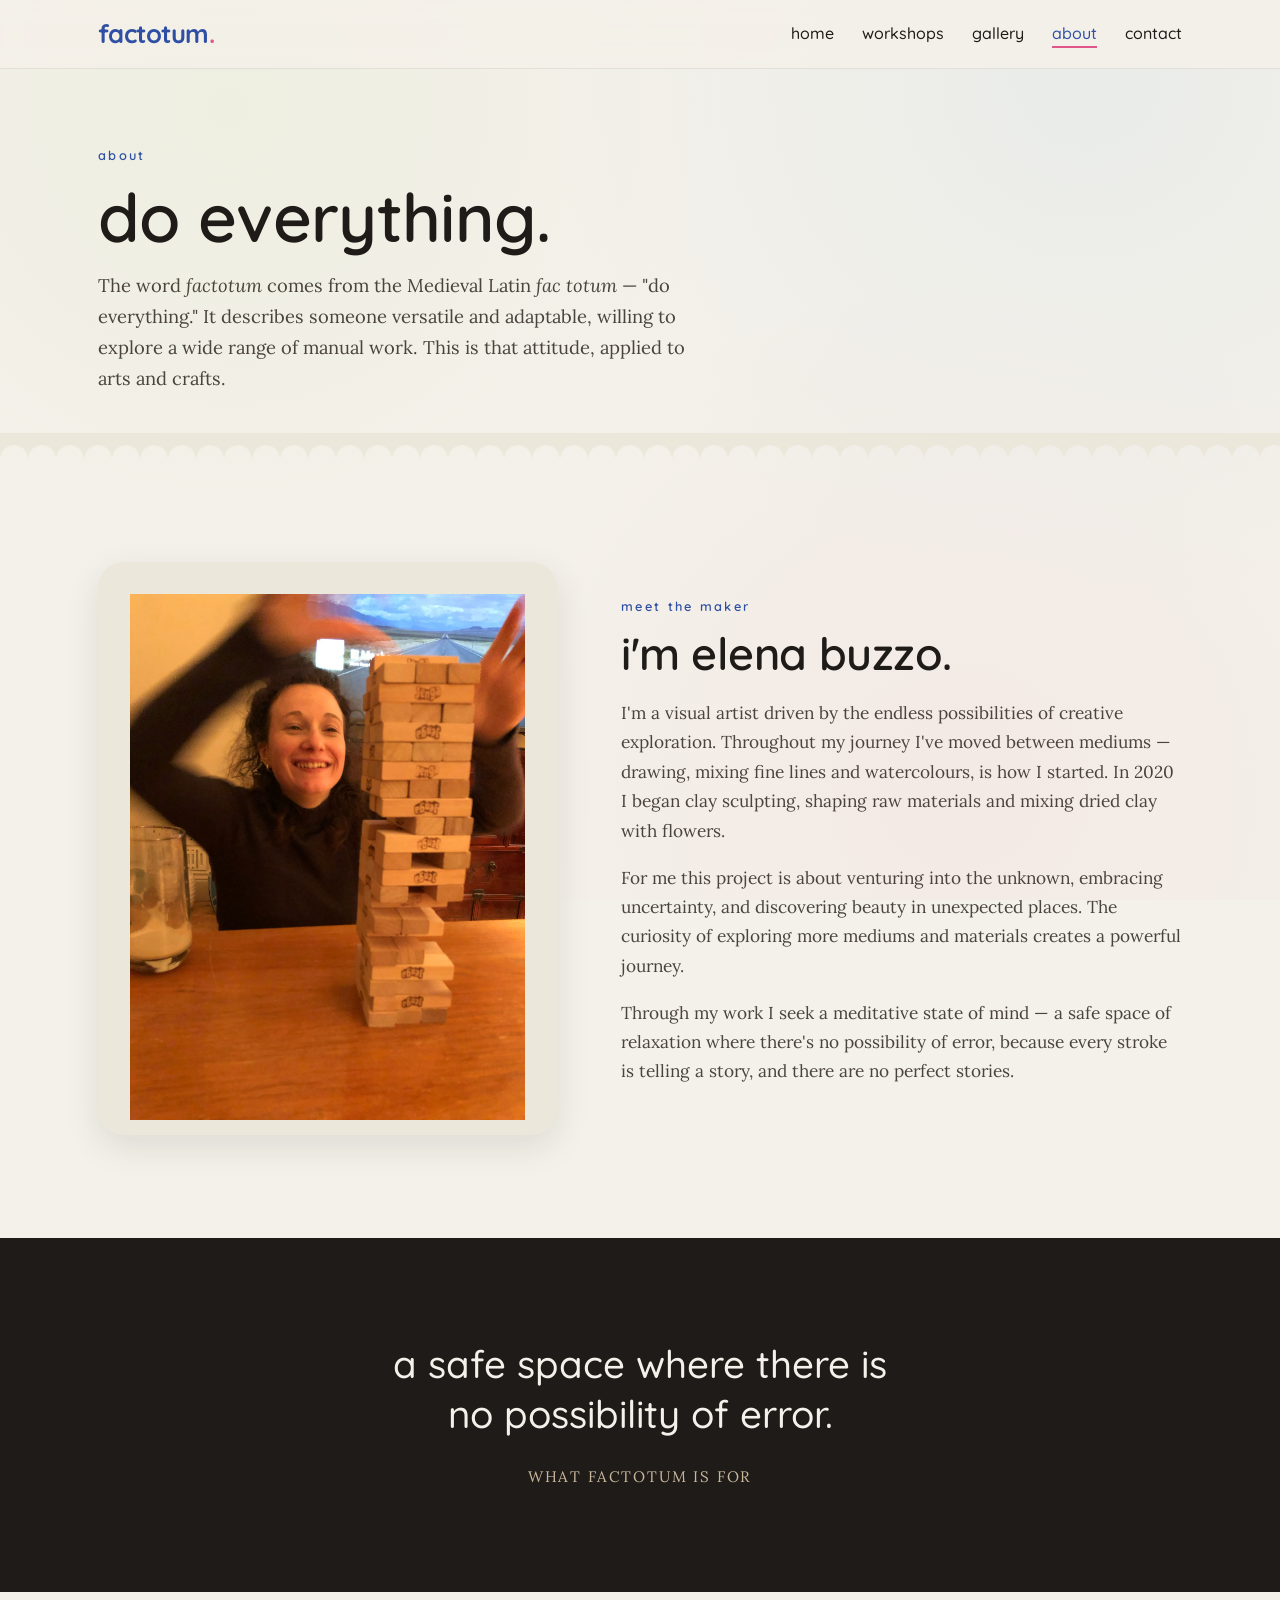
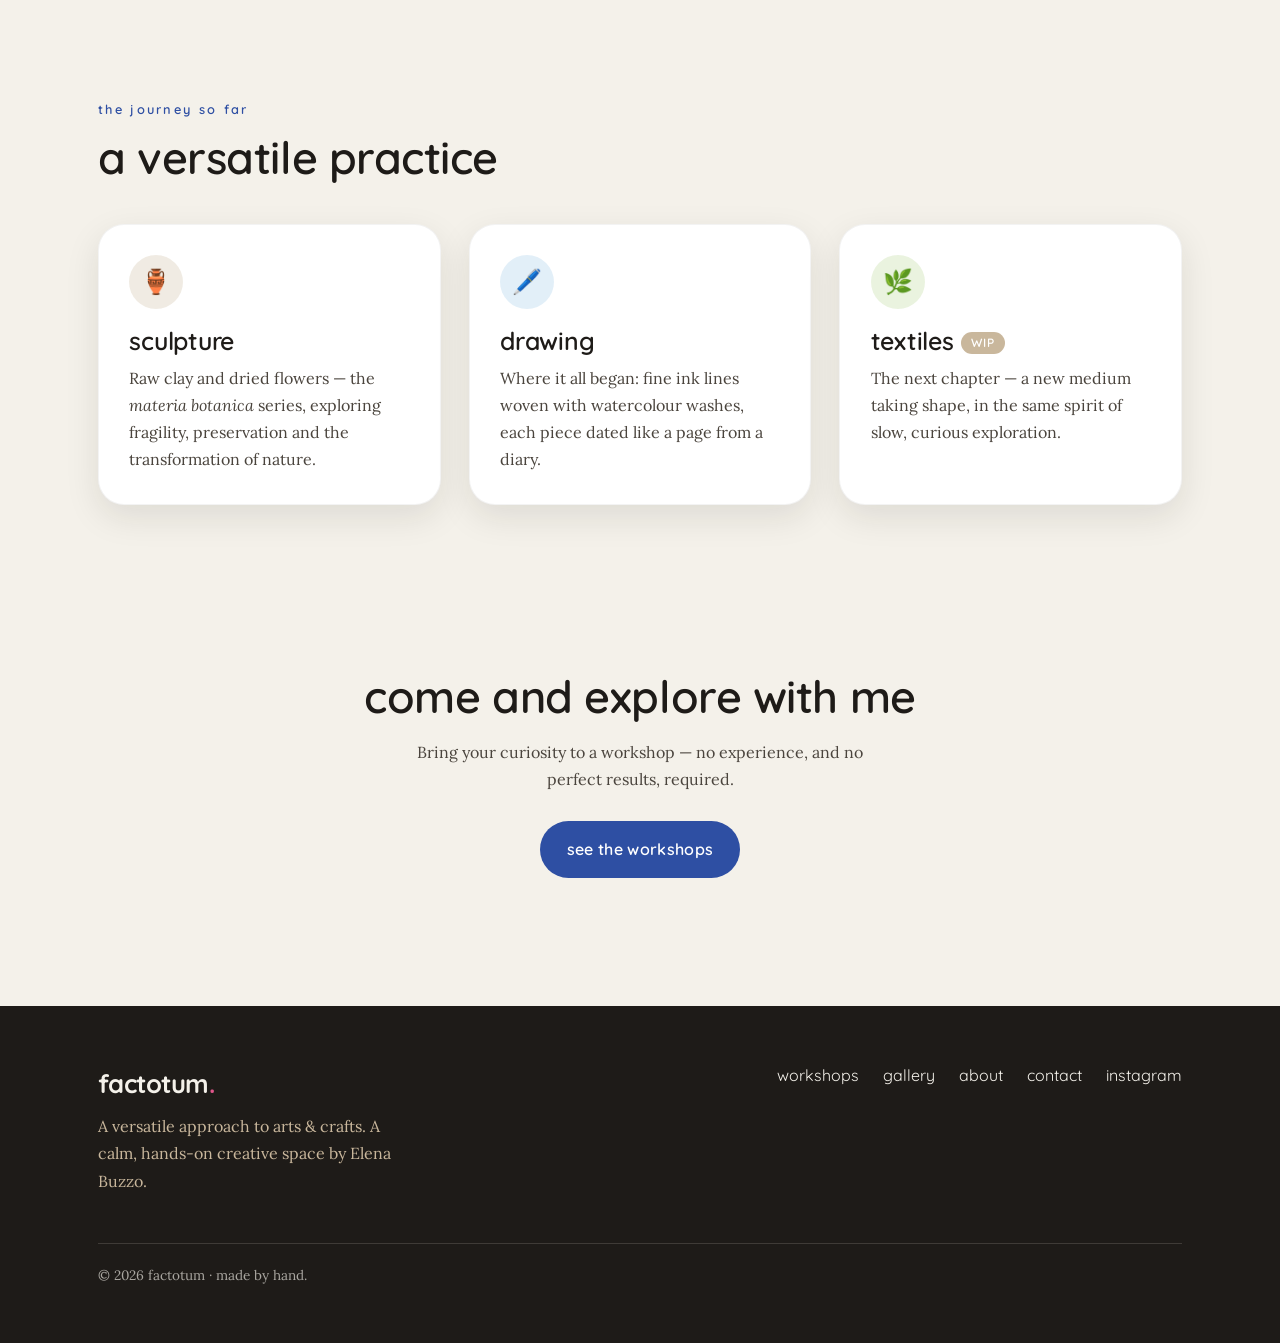
==== about.html @ 6efed312 "Initial commit — factotum workshop website Static HTML/CSS/JS site for factotum, a DIY creative work" ====
<!DOCTYPE html>
<html lang="en">
<head>
  <meta charset="UTF-8" />
  <meta name="viewport" content="width=device-width, initial-scale=1.0" />
  <title>about — factotum</title>
  <meta name="description" content="The story behind factotum and Elena Buzzo — a visual artist exploring clay, ink, watercolour and textiles, and the philosophy of a judgment-free creative space." />

  <link rel="preconnect" href="https://fonts.googleapis.com" />
  <link rel="preconnect" href="https://fonts.gstatic.com" crossorigin />
  <link href="https://fonts.googleapis.com/css2?family=Quicksand:wght@400;500;600;700&family=Lora:ital,wght@0,400;0,500;1,400&display=swap" rel="stylesheet" />
  <link rel="stylesheet" href="css/styles.css" />
</head>
<body>
  <header class="site-header">
    <div class="container nav">
      <a href="index.html" class="brand">factotum<span class="dot">.</span></a>
      <button class="nav-toggle" aria-label="Toggle menu" aria-expanded="false">
        <span></span><span></span><span></span>
      </button>
      <ul class="nav-links" id="navLinks">
        <li><a href="index.html">home</a></li>
        <li><a href="workshops.html">workshops</a></li>
        <li><a href="gallery.html">gallery</a></li>
        <li><a href="about.html" aria-current="page">about</a></li>
        <li><a href="contact.html">contact</a></li>
      </ul>
    </div>
  </header>

  <main>
    <!-- ============ Page hero ============ -->
    <section class="page-hero">
      <div class="container">
        <span class="eyebrow">about</span>
        <h1>do everything.</h1>
        <p>The word <em>factotum</em> comes from the Medieval Latin <em>fac totum</em> &mdash; "do everything." It describes someone versatile and adaptable, willing to explore a wide range of manual work. This is that attitude, applied to arts and crafts.</p>
      </div>
    </section>

    <div class="deckle"></div>

    <!-- ============ Elena's story ============ -->
    <section class="section">
      <div class="container about-grid">
        <div class="about-portrait reveal">
          <img src="assets/images/elena.jpeg" alt="Elena Buzzo, founder of factotum, smiling at a table" loading="lazy" />
        </div>
        <div class="prose reveal">
          <span class="eyebrow">meet the maker</span>
          <h2 style="margin-block:0.5rem 1.25rem;">I'm Elena Buzzo.</h2>
          <p>I'm a visual artist driven by the endless possibilities of creative exploration. Throughout my journey I've moved between mediums &mdash; drawing, mixing fine lines and watercolours, is how I started. In 2020 I began clay sculpting, shaping raw materials and mixing dried clay with flowers.</p>
          <p>For me this project is about venturing into the unknown, embracing uncertainty, and discovering beauty in unexpected places. The curiosity of exploring more mediums and materials creates a powerful journey.</p>
          <p>Through my work I seek a meditative state of mind &mdash; a safe space of relaxation where there's no possibility of error, because every stroke is telling a story, and there are no perfect stories.</p>
        </div>
      </div>
    </section>

    <!-- ============ Philosophy band ============ -->
    <section class="section quote-band">
      <div class="container">
        <blockquote>a safe space where there is no possibility of error.</blockquote>
        <cite>what factotum is for</cite>
      </div>
    </section>

    <!-- ============ The mediums ============ -->
    <section class="section">
      <div class="container">
        <div class="section-head reveal">
          <span class="eyebrow">the journey so far</span>
          <h2>a versatile practice</h2>
        </div>
        <div class="grid grid--3">
          <article class="card reveal">
            <div class="card__icon t-clay">🏺</div>
            <h3>sculpture</h3>
            <p>Raw clay and dried flowers &mdash; the <em>materia botanica</em> series, exploring fragility, preservation and the transformation of nature.</p>
          </article>
          <article class="card reveal">
            <div class="card__icon t-sky">🖊️</div>
            <h3>drawing</h3>
            <p>Where it all began: fine ink lines woven with watercolour washes, each piece dated like a page from a diary.</p>
          </article>
          <article class="card reveal">
            <div class="card__icon t-green">🌿</div>
            <h3>textiles <span class="badge-soon">wip</span></h3>
            <p>The next chapter &mdash; a new medium taking shape, in the same spirit of slow, curious exploration.</p>
          </article>
        </div>
      </div>
    </section>

    <!-- ============ CTA ============ -->
    <section class="section section--tight">
      <div class="container text-center reveal">
        <h2>come and explore with me</h2>
        <p class="mx-auto" style="max-width:46ch;margin-block:1rem 1.75rem;">Bring your curiosity to a workshop &mdash; no experience, and no perfect results, required.</p>
        <a href="workshops.html" class="btn btn--primary">see the workshops</a>
      </div>
    </section>
  </main>

  <footer class="site-footer">
    <div class="container">
      <div>
        <a href="index.html" class="brand">factotum<span class="dot">.</span></a>
        <p class="footer-tag">A versatile approach to arts &amp; crafts. A calm, hands-on creative space by Elena Buzzo.</p>
      </div>
      <ul class="footer-nav">
        <li><a href="workshops.html">workshops</a></li>
        <li><a href="gallery.html">gallery</a></li>
        <li><a href="about.html">about</a></li>
        <li><a href="contact.html">contact</a></li>
        <li><a href="https://instagram.com/factotum.lab" target="_blank" rel="noopener">instagram</a></li>
      </ul>
      <div class="footer-bottom">&copy; <span id="year"></span> factotum · made by hand.</div>
    </div>
  </footer>

  <script src="js/main.js"></script>
</body>
</html>
---- css/styles.css ----
/* =====================================================================
   factotum — design system & shared styles
   Plain CSS. Tokens live in :root. Mobile-first, organic, paper-textured.
   ===================================================================== */

/* ----------  Design tokens  ---------- */
:root {
  /* Palette (from the logo card + artwork — watercolour brights on cotton paper) */
  --paper:        #f4f1ea;   /* background */
  --paper-deep:   #ece7db;   /* slightly darker paper for cards/sections */
  --ink:          #1e1b18;   /* text */
  --ink-soft:     #4a443d;   /* secondary text */
  --indigo:       #2e4fa3;   /* primary accent (logo type) */
  --indigo-deep:  #233d80;
  --green:        #8bbe4f;   /* watercolour washes */
  --magenta:      #e0568a;
  --sky:          #5fa8d8;
  --clay:         #c9b79c;

  /* Typography */
  --font-display: "Quicksand", system-ui, sans-serif;
  --font-body:    "Lora", Georgia, serif;

  /* Spacing & layout */
  --maxw: 1180px;
  --gutter: clamp(1.25rem, 4vw, 3rem);
  --radius: 14px;
  --radius-lg: 26px;

  /* Effects */
  --shadow-soft: 0 12px 34px rgba(30, 27, 24, 0.10);
  --shadow-hover: 0 18px 48px rgba(30, 27, 24, 0.16);
  --transition: 280ms cubic-bezier(0.22, 0.61, 0.36, 1);
}

/* ----------  Reset / base  ---------- */
*,
*::before,
*::after { box-sizing: border-box; }

* { margin: 0; }

html { scroll-behavior: smooth; }

body {
  font-family: var(--font-body);
  color: var(--ink);
  background-color: var(--paper);
  /* subtle paper grain via layered gradients (no external texture needed) */
  background-image:
    radial-gradient(circle at 18% 12%, rgba(139, 190, 79, 0.06), transparent 38%),
    radial-gradient(circle at 85% 8%,  rgba(95, 168, 216, 0.07), transparent 40%),
    radial-gradient(circle at 75% 88%, rgba(224, 86, 138, 0.05), transparent 42%);
  background-attachment: fixed;
  line-height: 1.7;
  -webkit-font-smoothing: antialiased;
  text-rendering: optimizeLegibility;
}

img { display: block; max-width: 100%; height: auto; }

a { color: var(--indigo); text-decoration: none; transition: color var(--transition); }
a:hover { color: var(--magenta); }

h1, h2, h3, h4 {
  font-family: var(--font-display);
  font-weight: 600;
  line-height: 1.15;
  letter-spacing: -0.01em;
  text-transform: lowercase;
  color: var(--ink);
}

h1 { font-size: clamp(2.4rem, 6vw, 4.2rem); }
h2 { font-size: clamp(1.8rem, 4vw, 2.8rem); }
h3 { font-size: clamp(1.25rem, 2.4vw, 1.55rem); }

p { color: var(--ink-soft); }

/* ----------  Layout helpers  ---------- */
.container {
  width: 100%;
  max-width: var(--maxw);
  margin-inline: auto;
  padding-inline: var(--gutter);
}

.section { padding-block: clamp(3.5rem, 8vw, 6.5rem); }
.section--tight { padding-block: clamp(2.5rem, 5vw, 4rem); }

.section-head { max-width: 60ch; margin-bottom: 2.5rem; }
.section-head .eyebrow { margin-bottom: 0.75rem; }
.section-head p { font-size: 1.1rem; }

.eyebrow {
  font-family: var(--font-display);
  text-transform: lowercase;
  letter-spacing: 0.18em;
  font-size: 0.8rem;
  font-weight: 600;
  color: var(--indigo);
  display: inline-block;
}

.text-center { text-align: center; }
.mx-auto { margin-inline: auto; }

/* ----------  Buttons  ---------- */
.btn {
  display: inline-flex;
  align-items: center;
  gap: 0.5rem;
  font-family: var(--font-display);
  font-weight: 600;
  text-transform: lowercase;
  letter-spacing: 0.02em;
  font-size: 1rem;
  padding: 0.85rem 1.6rem;
  border-radius: 999px;
  border: 1.5px solid transparent;
  cursor: pointer;
  transition: transform var(--transition), background var(--transition),
              box-shadow var(--transition), color var(--transition);
}
.btn:hover { transform: translateY(-2px); }

.btn--primary { background: var(--indigo); color: #fff; }
.btn--primary:hover { background: var(--indigo-deep); color: #fff; box-shadow: var(--shadow-hover); }

.btn--ghost { background: transparent; color: var(--ink); border-color: var(--ink); }
.btn--ghost:hover { background: var(--ink); color: var(--paper); }

/* ----------  Watercolour blob accent  ---------- */
.blob {
  position: absolute;
  z-index: 0;
  border-radius: 47% 53% 60% 40% / 45% 50% 50% 55%;
  filter: blur(2px);
  opacity: 0.5;
  pointer-events: none;
}

/* ----------  Deckle / torn paper divider  ---------- */
.deckle {
  height: 26px;
  width: 100%;
  background: var(--paper-deep);
  -webkit-mask: radial-gradient(14px at 14px 26px, transparent 96%, #000) repeat-x 0 0 / 28px 26px;
          mask: radial-gradient(14px at 14px 26px, transparent 96%, #000) repeat-x 0 0 / 28px 26px;
}

/* =====================================================================
   Header / nav
   ===================================================================== */
.site-header {
  position: sticky;
  top: 0;
  z-index: 50;
  background: rgba(244, 241, 234, 0.82);
  backdrop-filter: blur(10px);
  border-bottom: 1px solid rgba(30, 27, 24, 0.08);
}
.nav {
  display: flex;
  align-items: center;
  justify-content: space-between;
  gap: 1rem;
  min-height: 68px;
}
.brand {
  font-family: var(--font-display);
  font-weight: 700;
  font-size: 1.6rem;
  letter-spacing: -0.02em;
  color: var(--indigo);
  text-transform: lowercase;
}
.brand:hover { color: var(--indigo); }
.brand .dot { color: var(--magenta); }

.nav-links {
  display: flex;
  align-items: center;
  gap: 1.75rem;
  list-style: none;
  padding: 0;
}
.nav-links a {
  font-family: var(--font-display);
  font-weight: 500;
  text-transform: lowercase;
  color: var(--ink);
  font-size: 1rem;
  position: relative;
}
.nav-links a::after {
  content: "";
  position: absolute;
  left: 0; bottom: -5px;
  width: 0; height: 2px;
  background: var(--magenta);
  transition: width var(--transition);
}
.nav-links a:hover::after,
.nav-links a[aria-current="page"]::after { width: 100%; }
.nav-links a[aria-current="page"] { color: var(--indigo); }

.nav-toggle {
  display: none;
  flex-direction: column;
  gap: 5px;
  background: none;
  border: 0;
  cursor: pointer;
  padding: 8px;
}
.nav-toggle span {
  width: 26px; height: 2.5px;
  background: var(--ink);
  border-radius: 2px;
  transition: transform var(--transition), opacity var(--transition);
}

@media (max-width: 760px) {
  .nav-toggle { display: flex; }
  .nav-links {
    position: absolute;
    top: 68px; left: 0; right: 0;
    flex-direction: column;
    align-items: flex-start;
    gap: 0;
    background: var(--paper);
    border-bottom: 1px solid rgba(30, 27, 24, 0.08);
    padding: 0.5rem var(--gutter) 1.25rem;
    max-height: 0;
    overflow: hidden;
    transition: max-height var(--transition);
  }
  .nav-links.open { max-height: 340px; }
  .nav-links li { width: 100%; }
  .nav-links a { display: block; padding: 0.85rem 0; width: 100%; }
}

/* =====================================================================
   Hero
   ===================================================================== */
.hero {
  position: relative;
  overflow: hidden;
  padding-block: clamp(3.5rem, 9vw, 7rem);
}
.hero__inner {
  position: relative;
  z-index: 2;
  max-width: 720px;
}
.hero h1 { margin-bottom: 1.25rem; }
.hero .lead {
  font-size: clamp(1.1rem, 2vw, 1.35rem);
  color: var(--ink-soft);
  margin-bottom: 2rem;
  max-width: 46ch;
}
.hero__cta { display: flex; flex-wrap: wrap; gap: 1rem; }
.hero__art {
  position: absolute;
  inset: 0;
  z-index: 1;
  opacity: 0.22;
  background-size: cover;
  background-position: center;
  -webkit-mask-image: linear-gradient(90deg, transparent, #000 60%);
          mask-image: linear-gradient(90deg, transparent, #000 60%);
}
@media (max-width: 760px) {
  .hero__art { opacity: 0.12; }
}

/* =====================================================================
   Cards / grids
   ===================================================================== */
.grid { display: grid; gap: 1.75rem; }
.grid--3 { grid-template-columns: repeat(auto-fit, minmax(260px, 1fr)); }
.grid--2 { grid-template-columns: repeat(auto-fit, minmax(320px, 1fr)); }

.card {
  position: relative;
  background: #fff;
  border-radius: var(--radius-lg);
  padding: 1.9rem;
  box-shadow: var(--shadow-soft);
  transition: transform var(--transition), box-shadow var(--transition);
  overflow: hidden;
  border: 1px solid rgba(30, 27, 24, 0.05);
}
.card:hover { transform: translateY(-5px); box-shadow: var(--shadow-hover); }
.card__icon {
  width: 54px; height: 54px;
  border-radius: 50%;
  display: grid; place-items: center;
  font-size: 1.5rem;
  margin-bottom: 1.1rem;
}
.card h3 { margin-bottom: 0.6rem; }
.card .meta {
  font-family: var(--font-display);
  font-size: 0.85rem;
  letter-spacing: 0.04em;
  color: var(--indigo);
  margin-top: 1rem;
}

/* tint utilities for icons/blobs */
.t-green   { background: rgba(139, 190, 79, 0.18);  color: #5c7e2c; }
.t-magenta { background: rgba(224, 86, 138, 0.16);  color: #b03466; }
.t-sky     { background: rgba(95, 168, 216, 0.18);  color: #2f78ab; }
.t-clay    { background: rgba(201, 183, 156, 0.28); color: #8a734f; }

/* =====================================================================
   Philosophy / quote band
   ===================================================================== */
.quote-band {
  background: var(--ink);
  color: var(--paper);
}
.quote-band .container { text-align: center; }
.quote-band blockquote {
  font-family: var(--font-display);
  font-weight: 500;
  text-transform: lowercase;
  font-size: clamp(1.5rem, 3.5vw, 2.4rem);
  line-height: 1.3;
  max-width: 22ch;
  margin-inline: auto;
}
.quote-band cite {
  display: block;
  margin-top: 1.5rem;
  font-family: var(--font-body);
  font-style: normal;
  font-size: 0.95rem;
  letter-spacing: 0.12em;
  text-transform: uppercase;
  color: var(--clay);
}

/* =====================================================================
   Gallery teaser strip
   ===================================================================== */
.teaser-strip {
  display: grid;
  grid-template-columns: repeat(4, 1fr);
  gap: 0.9rem;
}
.teaser-strip a { overflow: hidden; border-radius: var(--radius); aspect-ratio: 3/4; }
.teaser-strip img {
  width: 100%; height: 100%; object-fit: cover;
  transition: transform 500ms ease;
}
.teaser-strip a:hover img { transform: scale(1.06); }
@media (max-width: 620px) {
  .teaser-strip { grid-template-columns: repeat(2, 1fr); }
}

/* =====================================================================
   Page hero (inner pages)
   ===================================================================== */
.page-hero { padding-block: clamp(2.75rem, 6vw, 4.5rem) clamp(1.5rem, 3vw, 2.5rem); }
.page-hero .eyebrow { margin-bottom: 0.75rem; }
.page-hero p { font-size: 1.15rem; max-width: 56ch; margin-top: 0.85rem; }

/* =====================================================================
   Workshops detail
   ===================================================================== */
.workshop {
  display: grid;
  grid-template-columns: 56px 1fr;
  gap: 1.25rem;
  align-items: start;
  background: #fff;
  border-radius: var(--radius-lg);
  padding: 2rem;
  box-shadow: var(--shadow-soft);
  border: 1px solid rgba(30, 27, 24, 0.05);
}
.workshop__icon {
  width: 56px; height: 56px; border-radius: 50%;
  display: grid; place-items: center; font-size: 1.5rem;
}
.workshop h3 { margin-bottom: 0.5rem; }
.workshop ul { margin: 1rem 0 0; padding-left: 1.1rem; color: var(--ink-soft); }
.workshop li { margin-bottom: 0.35rem; }
.workshop .specs {
  display: flex; flex-wrap: wrap; gap: 0.6rem; margin-top: 1.25rem;
}
.chip {
  font-family: var(--font-display);
  font-size: 0.82rem;
  background: var(--paper-deep);
  color: var(--ink-soft);
  padding: 0.35rem 0.85rem;
  border-radius: 999px;
}
.badge-soon {
  font-family: var(--font-display);
  font-size: 0.75rem;
  letter-spacing: 0.08em;
  text-transform: uppercase;
  background: var(--clay);
  color: #fff;
  padding: 0.2rem 0.65rem;
  border-radius: 999px;
  vertical-align: middle;
}

/* =====================================================================
   Gallery (masonry + project showcase)
   ===================================================================== */
.gallery-tabs {
  display: flex;
  flex-wrap: wrap;
  gap: 0.6rem;
  margin-bottom: 2.5rem;
}
.gallery-tabs button {
  font-family: var(--font-display);
  text-transform: lowercase;
  font-size: 0.95rem;
  background: transparent;
  border: 1.5px solid rgba(30, 27, 24, 0.18);
  color: var(--ink-soft);
  padding: 0.5rem 1.15rem;
  border-radius: 999px;
  cursor: pointer;
  transition: all var(--transition);
}
.gallery-tabs button:hover { border-color: var(--ink); color: var(--ink); }
.gallery-tabs button[aria-selected="true"] {
  background: var(--indigo); border-color: var(--indigo); color: #fff;
}

/* masonry via CSS columns */
.masonry { columns: 3 260px; column-gap: 1.1rem; }
.masonry .tile { break-inside: avoid; margin-bottom: 1.1rem; }
.tile {
  position: relative;
  border-radius: var(--radius);
  overflow: hidden;
  cursor: zoom-in;
  box-shadow: var(--shadow-soft);
  background: #fff;
}
.tile img { width: 100%; transition: transform 500ms ease; }
.tile:hover img { transform: scale(1.04); }
.tile__cap {
  position: absolute;
  inset: auto 0 0 0;
  padding: 1.4rem 1rem 0.85rem;
  background: linear-gradient(transparent, rgba(30, 27, 24, 0.78));
  color: #fff;
  font-family: var(--font-display);
  opacity: 0;
  transition: opacity var(--transition);
}
.tile:hover .tile__cap { opacity: 1; }
.tile__cap .title { text-transform: lowercase; font-weight: 600; }
.tile__cap .date { font-size: 0.8rem; opacity: 0.85; }

/* sculpture showcase rows */
.showcase-row {
  display: grid;
  grid-template-columns: 1fr 1fr;
  gap: clamp(1.5rem, 4vw, 3.5rem);
  align-items: center;
  margin-bottom: clamp(2.5rem, 6vw, 4.5rem);
}
.showcase-row:nth-child(even) .showcase-row__media { order: 2; }
.showcase-row__media {
  border-radius: var(--radius-lg);
  overflow: hidden;
  box-shadow: var(--shadow-soft);
}
.showcase-row__media img { width: 100%; }
.showcase-row h3 { margin-bottom: 0.75rem; }
@media (max-width: 720px) {
  .showcase-row { grid-template-columns: 1fr; }
  .showcase-row:nth-child(even) .showcase-row__media { order: 0; }
}

/* photo cards (real workshop / studio photography) */
.photo-card {
  margin: 0;
  border-radius: var(--radius-lg);
  overflow: hidden;
  box-shadow: var(--shadow-soft);
  background: #fff;
  border: 1px solid rgba(30, 27, 24, 0.05);
}
.photo-card img {
  width: 100%;
  aspect-ratio: 4 / 5;
  object-fit: cover;
  transition: transform 600ms ease;
}
.photo-card:hover img { transform: scale(1.04); }
.photo-card figcaption {
  padding: 1rem 1.25rem 1.25rem;
  font-family: var(--font-display);
  text-transform: lowercase;
  color: var(--ink-soft);
  font-size: 0.95rem;
}

.coming-soon {
  text-align: center;
  padding: clamp(3rem, 8vw, 5rem);
  border: 2px dashed rgba(30, 27, 24, 0.2);
  border-radius: var(--radius-lg);
  background: rgba(255, 255, 255, 0.4);
}

/* =====================================================================
   Lightbox
   ===================================================================== */
.lightbox {
  position: fixed;
  inset: 0;
  z-index: 100;
  display: none;
  place-items: center;
  background: rgba(20, 18, 16, 0.92);
  padding: 4vw;
}
.lightbox.open { display: grid; }
.lightbox img {
  max-width: 90vw;
  max-height: 80vh;
  border-radius: 8px;
  box-shadow: 0 20px 60px rgba(0,0,0,0.5);
}
.lightbox__cap {
  color: var(--paper);
  text-align: center;
  margin-top: 1rem;
  font-family: var(--font-display);
  text-transform: lowercase;
}
.lightbox__cap .date { display: block; font-size: 0.85rem; opacity: 0.7; }
.lightbox__btn {
  position: absolute;
  background: rgba(255,255,255,0.12);
  color: #fff;
  border: 0;
  width: 48px; height: 48px;
  border-radius: 50%;
  font-size: 1.4rem;
  cursor: pointer;
  display: grid; place-items: center;
  transition: background var(--transition);
}
.lightbox__btn:hover { background: rgba(255,255,255,0.28); }
.lightbox__close { top: 4vw; right: 4vw; }
.lightbox__prev { left: 3vw; top: 50%; transform: translateY(-50%); }
.lightbox__next { right: 3vw; top: 50%; transform: translateY(-50%); }
@media (max-width: 620px) {
  .lightbox__prev { left: 2vw; }
  .lightbox__next { right: 2vw; }
}

/* =====================================================================
   About
   ===================================================================== */
.about-grid {
  display: grid;
  grid-template-columns: 0.9fr 1.1fr;
  gap: clamp(1.5rem, 5vw, 4rem);
  align-items: center;
}
.about-portrait {
  border-radius: var(--radius-lg);
  overflow: hidden;
  box-shadow: var(--shadow-soft);
  aspect-ratio: 4/5;
  background: var(--paper-deep);
  display: grid; place-items: center;
  color: var(--ink-soft);
  text-align: center;
  font-family: var(--font-display);
  padding: 2rem;
}
.about-portrait img { width: 100%; height: 100%; object-fit: cover; }
.prose p { margin-bottom: 1.1rem; font-size: 1.08rem; }
@media (max-width: 720px) { .about-grid { grid-template-columns: 1fr; } }

/* =====================================================================
   Contact / form
   ===================================================================== */
.contact-grid {
  display: grid;
  grid-template-columns: 1fr 1fr;
  gap: clamp(1.5rem, 5vw, 4rem);
}
@media (max-width: 760px) { .contact-grid { grid-template-columns: 1fr; } }

.contact-info li {
  list-style: none;
  margin-bottom: 1.25rem;
}
.contact-info .label {
  display: block;
  font-family: var(--font-display);
  text-transform: lowercase;
  letter-spacing: 0.06em;
  font-size: 0.85rem;
  color: var(--indigo);
  margin-bottom: 0.15rem;
}
.contact-info ul { padding: 0; }

.form-card {
  background: #fff;
  border-radius: var(--radius-lg);
  padding: clamp(1.5rem, 4vw, 2.5rem);
  box-shadow: var(--shadow-soft);
  border: 1px solid rgba(30, 27, 24, 0.05);
}
.field { margin-bottom: 1.25rem; }
.field label {
  display: block;
  font-family: var(--font-display);
  font-size: 0.95rem;
  margin-bottom: 0.45rem;
  color: var(--ink);
}
.field input,
.field select,
.field textarea {
  width: 100%;
  font-family: var(--font-body);
  font-size: 1rem;
  color: var(--ink);
  background: var(--paper);
  border: 1.5px solid rgba(30, 27, 24, 0.15);
  border-radius: var(--radius);
  padding: 0.8rem 1rem;
  transition: border-color var(--transition), box-shadow var(--transition);
}
.field input:focus,
.field select:focus,
.field textarea:focus {
  outline: none;
  border-color: var(--indigo);
  box-shadow: 0 0 0 3px rgba(46, 79, 163, 0.14);
}
.field textarea { resize: vertical; min-height: 130px; }
.field .error {
  display: none;
  color: #b03466;
  font-family: var(--font-display);
  font-size: 0.85rem;
  margin-top: 0.35rem;
}
.field.invalid .error { display: block; }
.field.invalid input,
.field.invalid select,
.field.invalid textarea { border-color: #b03466; }

.form-status {
  display: none;
  border-radius: var(--radius);
  padding: 1rem 1.25rem;
  font-family: var(--font-display);
  margin-bottom: 1.25rem;
}
.form-status.show { display: block; }
.form-status.success { background: rgba(139, 190, 79, 0.18); color: #4d6b24; }
.form-status.fail { background: rgba(224, 86, 138, 0.16); color: #b03466; }

/* =====================================================================
   Footer
   ===================================================================== */
.site-footer {
  background: var(--ink);
  color: var(--paper);
  padding-block: clamp(2.5rem, 5vw, 3.5rem);
  margin-top: clamp(2rem, 5vw, 4rem);
}
.site-footer .container {
  display: flex;
  flex-wrap: wrap;
  gap: 1.5rem 2.5rem;
  justify-content: space-between;
  align-items: flex-start;
}
.site-footer .brand { color: var(--paper); }
.site-footer .brand .dot { color: var(--magenta); }
.footer-tag { color: var(--clay); max-width: 32ch; margin-top: 0.5rem; }
.footer-nav { display: flex; gap: 1.5rem; flex-wrap: wrap; list-style: none; padding: 0; }
.footer-nav a { color: var(--paper); font-family: var(--font-display); text-transform: lowercase; }
.footer-nav a:hover { color: var(--magenta); }
.footer-bottom {
  width: 100%;
  border-top: 1px solid rgba(244, 241, 234, 0.15);
  margin-top: 1.5rem;
  padding-top: 1.25rem;
  font-size: 0.85rem;
  color: rgba(244, 241, 234, 0.65);
}

/* ----------  Reveal-on-scroll  ---------- */
.reveal { opacity: 0; transform: translateY(22px); transition: opacity 700ms ease, transform 700ms ease; }
.reveal.in { opacity: 1; transform: none; }
@media (prefers-reduced-motion: reduce) {
  .reveal { opacity: 1; transform: none; transition: none; }
  html { scroll-behavior: auto; }
}
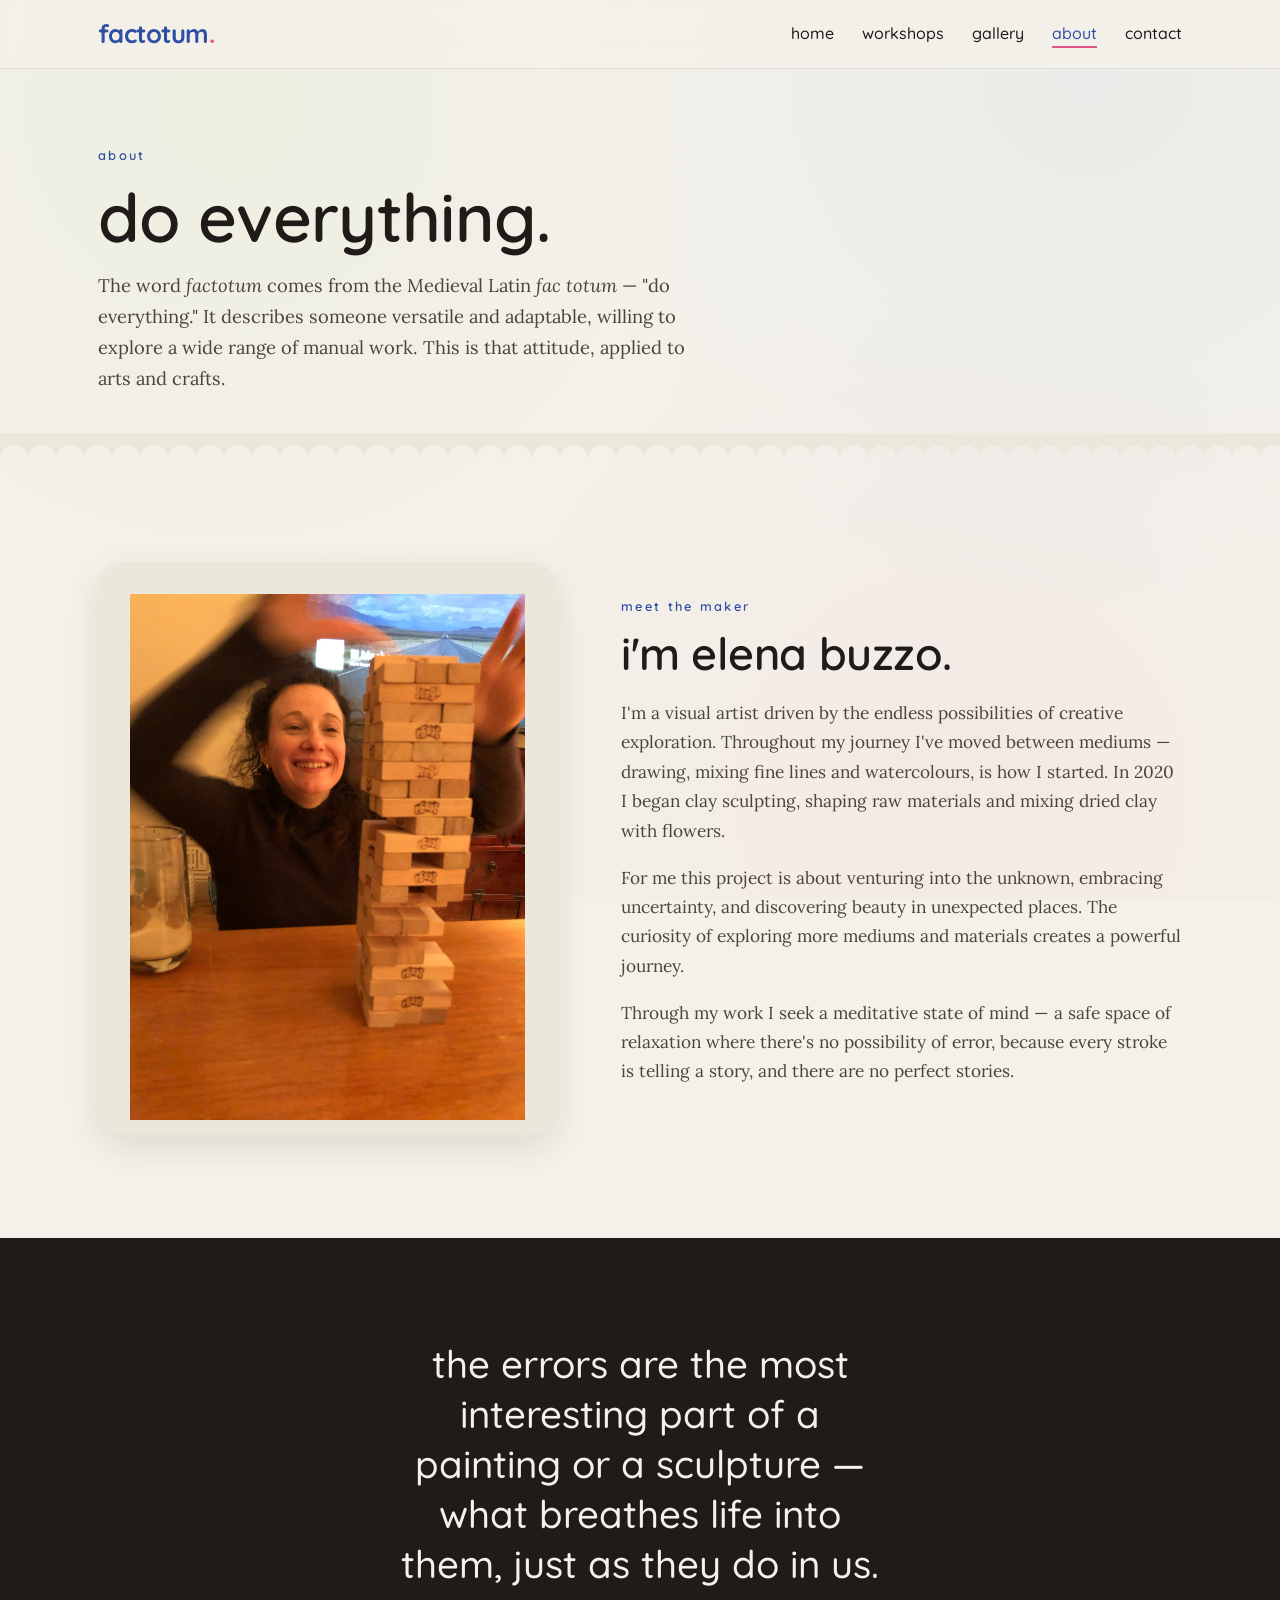
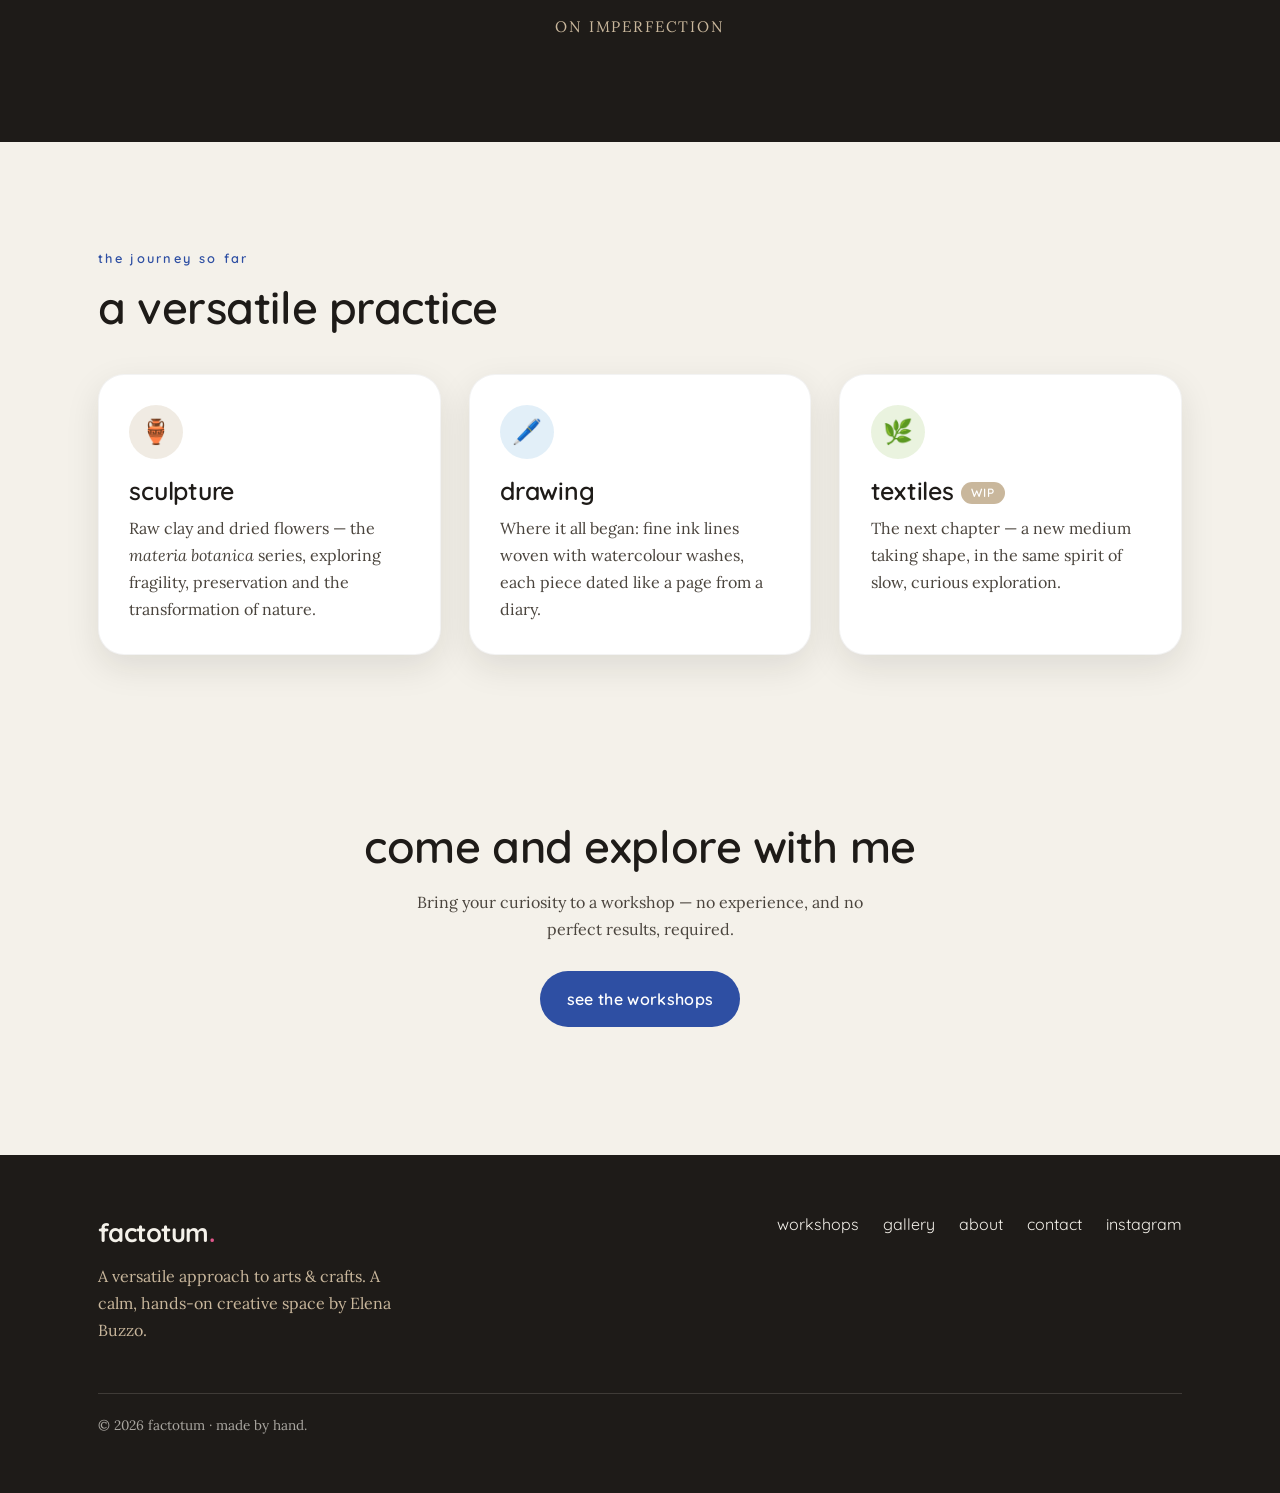
==== commit c74e5248: "Add first-load intro animation, hero readability, and content updates - First-visit watercolour intr" ====
--- a/about.html
+++ b/about.html
@@ -59,8 +59,8 @@
     <!-- ============ Philosophy band ============ -->
     <section class="section quote-band">
       <div class="container">
-        <blockquote>a safe space where there is no possibility of error.</blockquote>
-        <cite>what factotum is for</cite>
+        <blockquote>the errors are the most interesting part of a painting or a sculpture &mdash; what breathes life into them, just as they do in us.</blockquote>
+        <cite>on imperfection</cite>
       </div>
     </section>
 
--- a/css/styles.css
+++ b/css/styles.css
@@ -252,7 +252,15 @@
 .hero__inner {
   position: relative;
   z-index: 2;
-  max-width: 720px;
+  max-width: 640px;
+  /* frosted card so the text stays readable over the watercolour art */
+  background: rgba(244, 241, 234, 0.35);
+  backdrop-filter: blur(7px);
+  -webkit-backdrop-filter: blur(7px);
+  border: 1px solid rgba(255, 255, 255, 0.5);
+  border-radius: var(--radius-lg);
+  padding: clamp(1.75rem, 4vw, 2.75rem);
+  box-shadow: var(--shadow-soft);
 }
 .hero h1 { margin-bottom: 1.25rem; }
 .hero .lead {
@@ -707,6 +715,129 @@
   color: rgba(244, 241, 234, 0.65);
 }
 
+/* =====================================================================
+   First-visit watercolour intro
+   ===================================================================== */
+/* Lock scroll while the intro is showing. Overlay is hidden unless JS
+   (early head script) marks the page as intro-pending, so no-JS users
+   and returning visitors see the site immediately. */
+html.intro-pending,
+html.intro-pending body { overflow: hidden; height: 100%; }
+
+/* Keep the website heavily blurred behind the overlay (so the brushed-away
+   areas reveal only a soft blur, not the crisp site), then sharpen it in
+   sync with the overlay fade for a single clean handoff. */
+html.intro-pending body > :not(#intro) {
+  filter: blur(16px);
+  transition: filter 800ms ease;
+}
+html.intro-pending.intro-clearing body > :not(#intro) {
+  filter: blur(0);
+}
+
+#intro {
+  position: fixed;
+  inset: 0;
+  z-index: 9999;
+  display: none;
+  opacity: 1;
+  transition: opacity 700ms ease;
+}
+html.intro-pending #intro { display: block; }
+#intro.fade-out { opacity: 0; }
+
+#introCanvas {
+  position: absolute;
+  inset: 0;
+  width: 100%;
+  height: 100%;
+  display: block;
+  touch-action: none;            /* let us paint without the page scrolling */
+  cursor: crosshair;
+}
+
+.intro__content {
+  position: absolute;
+  inset: 0;
+  display: grid;
+  place-items: center;
+  text-align: center;
+  padding: 2rem;
+  pointer-events: none;          /* clicks/drags pass through to the canvas */
+  transition: opacity 600ms ease;
+}
+.intro__quote {
+  font-family: var(--font-display);
+  font-weight: 600;
+  text-transform: lowercase;
+  color: var(--ink);
+  font-size: clamp(1.9rem, 5vw, 3.4rem);
+  line-height: 1.18;
+  max-width: 18ch;
+  letter-spacing: -0.01em;
+  text-shadow: 0 1px 18px rgba(244, 241, 234, 0.6);
+}
+.intro__quote .sub {
+  display: block;
+  margin-top: 1.1rem;
+  font-family: var(--font-body);
+  font-style: italic;
+  font-weight: 400;
+  text-transform: none;
+  font-size: clamp(0.95rem, 1.8vw, 1.2rem);
+  color: var(--ink-soft);
+  max-width: 30ch;
+  margin-inline: auto;
+}
+.intro__quote .attr {
+  display: block;
+  margin-top: 1.25rem;
+  font-family: var(--font-body);
+  text-transform: none;
+  letter-spacing: 0.14em;
+  font-size: 0.8rem;
+  color: var(--indigo);
+}
+
+.intro__hint {
+  position: absolute;
+  left: 50%;
+  bottom: clamp(1.5rem, 5vh, 3rem);
+  transform: translateX(-50%);
+  font-family: var(--font-display);
+  text-transform: lowercase;
+  letter-spacing: 0.1em;
+  font-size: 0.85rem;
+  color: var(--ink-soft);
+  pointer-events: none;
+  animation: introHintPulse 2.4s ease-in-out infinite;
+}
+.intro__hint::before { content: "✦ "; color: var(--magenta); }
+@keyframes introHintPulse { 0%, 100% { opacity: 0.35; } 50% { opacity: 0.9; } }
+
+.intro__skip {
+  position: absolute;
+  top: clamp(1rem, 3vh, 1.75rem);
+  right: clamp(1rem, 3vw, 1.75rem);
+  font-family: var(--font-display);
+  text-transform: lowercase;
+  font-size: 0.85rem;
+  color: var(--ink-soft);
+  background: rgba(244, 241, 234, 0.55);
+  border: 1px solid rgba(30, 27, 24, 0.12);
+  border-radius: 999px;
+  padding: 0.4rem 0.9rem;
+  cursor: pointer;
+  pointer-events: auto;
+  transition: background var(--transition), color var(--transition);
+}
+.intro__skip:hover { background: var(--ink); color: var(--paper); }
+
+@media (prefers-reduced-motion: reduce) {
+  #intro { display: none !important; }
+  html.intro-pending, html.intro-pending body { overflow: auto; height: auto; }
+}
+
 /* ----------  Reveal-on-scroll  ---------- */
 .reveal { opacity: 0; transform: translateY(22px); transition: opacity 700ms ease, transform 700ms ease; }
 .reveal.in { opacity: 1; transform: none; }
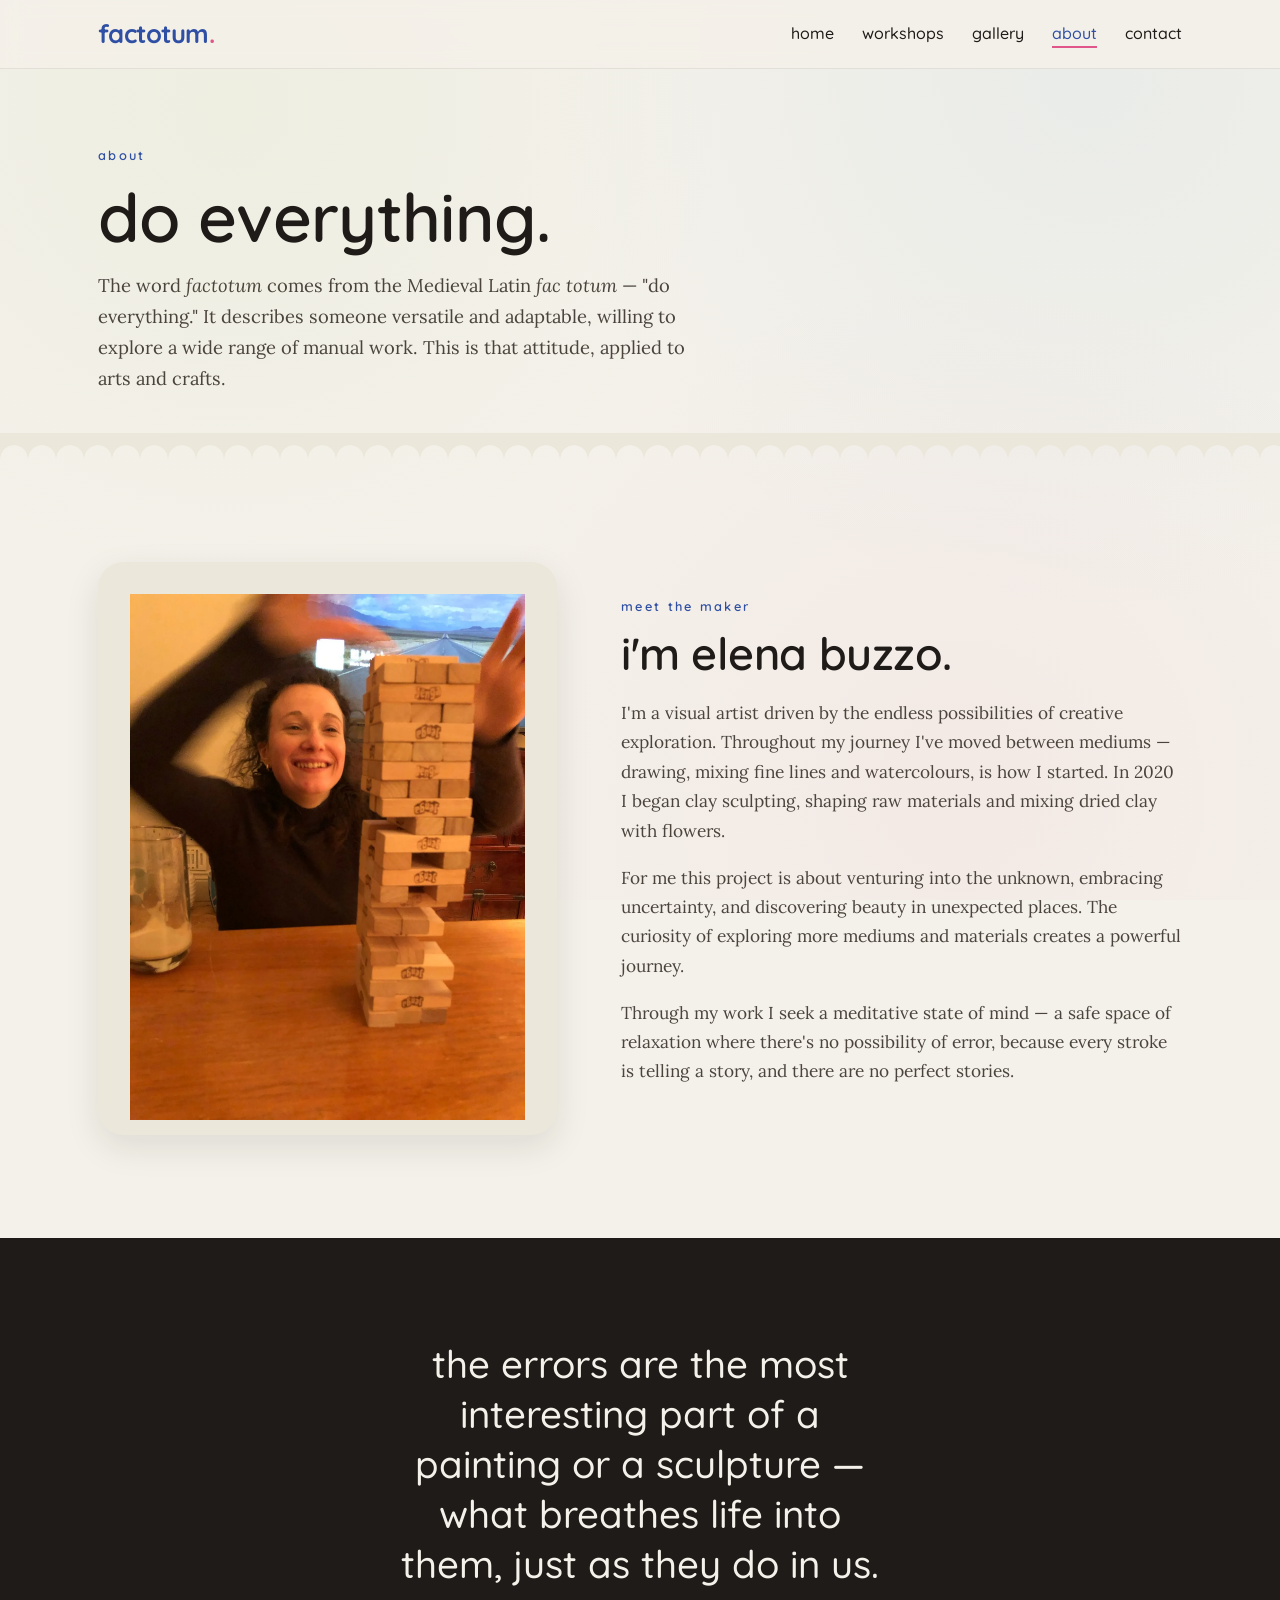
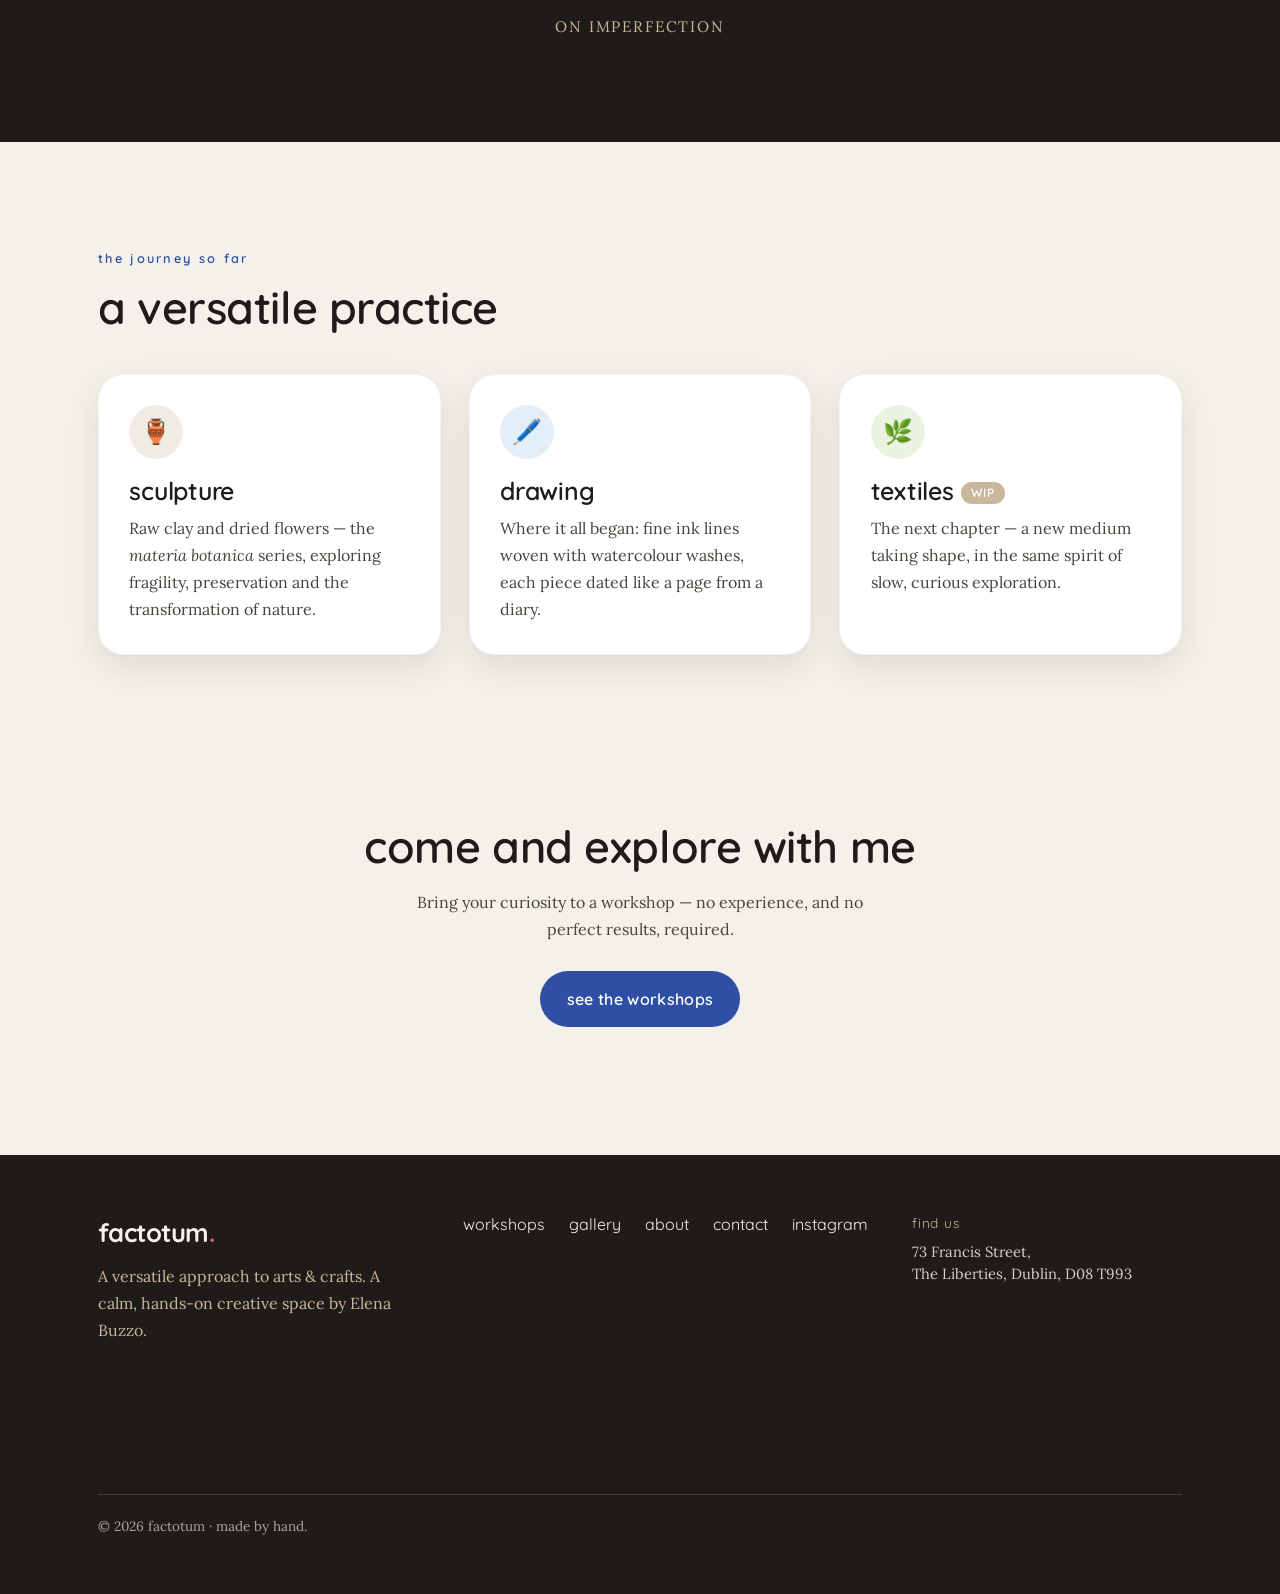
==== commit 82e1d6c8: "Add scroll-drawn line, WebP, local SEO, maps & studio parallax - Background: single continuous ink l" ====
--- a/about.html
+++ b/about.html
@@ -1,15 +1,26 @@
 <!DOCTYPE html>
-<html lang="en">
+<html lang="en-IE">
 <head>
   <meta charset="UTF-8" />
   <meta name="viewport" content="width=device-width, initial-scale=1.0" />
-  <title>about — factotum</title>
+  <title>About factotum | Dublin Craft Workshop Studio</title>
   <meta name="description" content="The story behind factotum and Elena Buzzo — a visual artist exploring clay, ink, watercolour and textiles, and the philosophy of a judgment-free creative space." />
 
   <link rel="preconnect" href="https://fonts.googleapis.com" />
   <link rel="preconnect" href="https://fonts.gstatic.com" crossorigin />
   <link href="https://fonts.googleapis.com/css2?family=Quicksand:wght@400;500;600;700&family=Lora:ital,wght@0,400;0,500;1,400&display=swap" rel="stylesheet" />
   <link rel="stylesheet" href="css/styles.css" />
+
+  <!-- SEO — TODO: replace https://factotum.example with the live domain before launch -->
+  <link rel="canonical" href="https://factotum.example/about.html" />
+  <meta property="og:type" content="website" />
+  <meta property="og:site_name" content="factotum" />
+  <meta property="og:locale" content="en_IE" />
+  <meta property="og:title" content="About factotum | Dublin Craft Workshop Studio" />
+  <meta property="og:description" content="Meet Elena Buzzo, the artist behind factotum — a calm, judgment-free craft workshop space in Dublin for pottery, sewing and textiles." />
+  <meta property="og:url" content="https://factotum.example/about.html" />
+  <meta property="og:image" content="https://factotum.example/assets/images/factotum-card.jpeg" />
+  <meta name="twitter:card" content="summary_large_image" />
 </head>
 <body>
   <header class="site-header">
@@ -44,7 +55,7 @@
     <section class="section">
       <div class="container about-grid">
         <div class="about-portrait reveal">
-          <img src="assets/images/elena.jpeg" alt="Elena Buzzo, founder of factotum, smiling at a table" loading="lazy" />
+          <img src="assets/images/elena.webp" alt="Elena Buzzo, founder of factotum, smiling at a table" loading="lazy" />
         </div>
         <div class="prose reveal">
           <span class="eyebrow">meet the maker</span>
@@ -114,10 +125,17 @@
         <li><a href="contact.html">contact</a></li>
         <li><a href="https://instagram.com/factotum.lab" target="_blank" rel="noopener">instagram</a></li>
       </ul>
+      <div class="footer-map">
+        <span class="label">find us</span>
+        <address>73 Francis Street,<br />The Liberties, Dublin, D08&nbsp;T993</address>
+        <iframe title="factotum studio location on Google Maps" src="https://www.google.com/maps?q=73%20Francis%20Street%2C%20The%20Liberties%2C%20Dublin%2C%20D08%20T993&output=embed" loading="lazy" referrerpolicy="no-referrer-when-downgrade"></iframe>
+      </div>
+
       <div class="footer-bottom">&copy; <span id="year"></span> factotum · made by hand.</div>
     </div>
   </footer>
 
+  <script src="js/artbg.js"></script>
   <script src="js/main.js"></script>
 </body>
 </html>
--- a/css/styles.css
+++ b/css/styles.css
@@ -147,6 +147,48 @@
   background: var(--paper-deep);
   -webkit-mask: radial-gradient(14px at 14px 26px, transparent 96%, #000) repeat-x 0 0 / 28px 26px;
           mask: radial-gradient(14px at 14px 26px, transparent 96%, #000) repeat-x 0 0 / 28px 26px;
+}
+
+/* =====================================================================
+   Scroll-drawn background line (js/artbg.js)
+   A single continuous ink line spanning the full page, drawn/un-drawn
+   with scroll. Sits behind all content; faint, non-interactive.
+   ===================================================================== */
+#artbg {
+  position: absolute;
+  top: 0;
+  left: 0;
+  width: 100%;
+  z-index: -1;
+  overflow: hidden;
+  pointer-events: none;
+}
+#artbg svg { display: block; width: 100%; height: 100%; }
+#artbg path {
+  fill: none;
+  stroke: rgba(30, 27, 24, 0.6);    /* fine ink / charcoal */
+  stroke-width: 2.2;
+  stroke-linecap: round;
+  stroke-linejoin: round;
+}
+
+/* White copy of the line drawn inside dark sections, behind their content. */
+.quote-band { position: relative; overflow: hidden; }
+.quote-band > .container { position: relative; z-index: 1; }
+.artbg-dark {
+  position: absolute;
+  inset: 0;
+  width: 100%;
+  height: 100%;
+  z-index: 0;
+  pointer-events: none;
+}
+.artbg-dark path {
+  fill: none;
+  stroke: rgba(244, 241, 234, 0.8);  /* paper-white over black */
+  stroke-width: 2.2;
+  stroke-linecap: round;
+  stroke-linejoin: round;
 }
 
 /* =====================================================================
@@ -715,6 +757,37 @@
   color: rgba(244, 241, 234, 0.65);
 }
 
+/* Footer location + map */
+.footer-map { max-width: 270px; }
+.footer-map .label {
+  display: block;
+  font-family: var(--font-display);
+  text-transform: lowercase;
+  letter-spacing: 0.06em;
+  font-size: 0.85rem;
+  color: var(--clay);
+  margin-bottom: 0.4rem;
+}
+.footer-map address {
+  font-style: normal;
+  color: var(--paper);
+  opacity: 0.85;
+  font-size: 0.92rem;
+  line-height: 1.5;
+  margin-bottom: 0.7rem;
+}
+.footer-map iframe {
+  display: block;
+  width: 100%;
+  height: 150px;
+  border: 0;
+  border-radius: 10px;
+  filter: grayscale(0.25) contrast(1.05);
+}
+
+/* Subtle scroll parallax on studio photos (driven by js/artbg.js) */
+.photo-card { will-change: transform; }
+
 /* =====================================================================
    First-visit watercolour intro
    ===================================================================== */
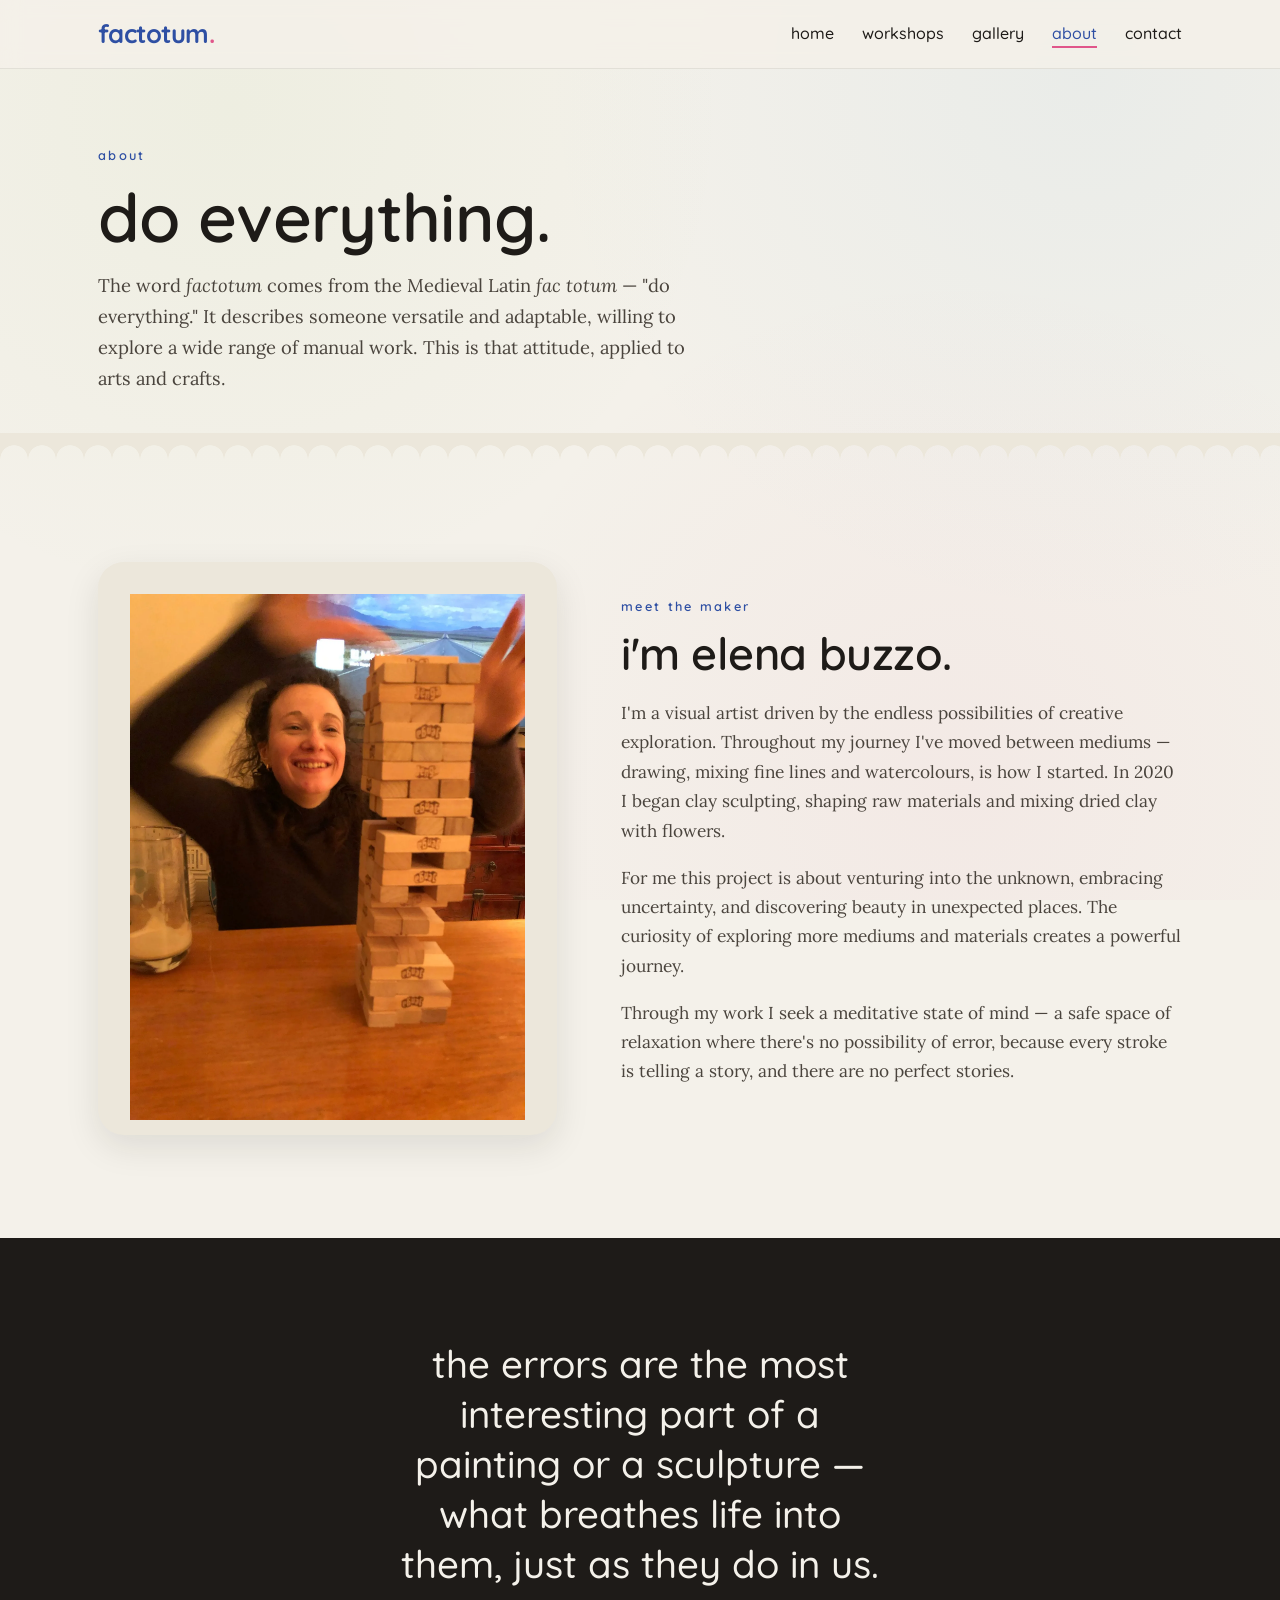
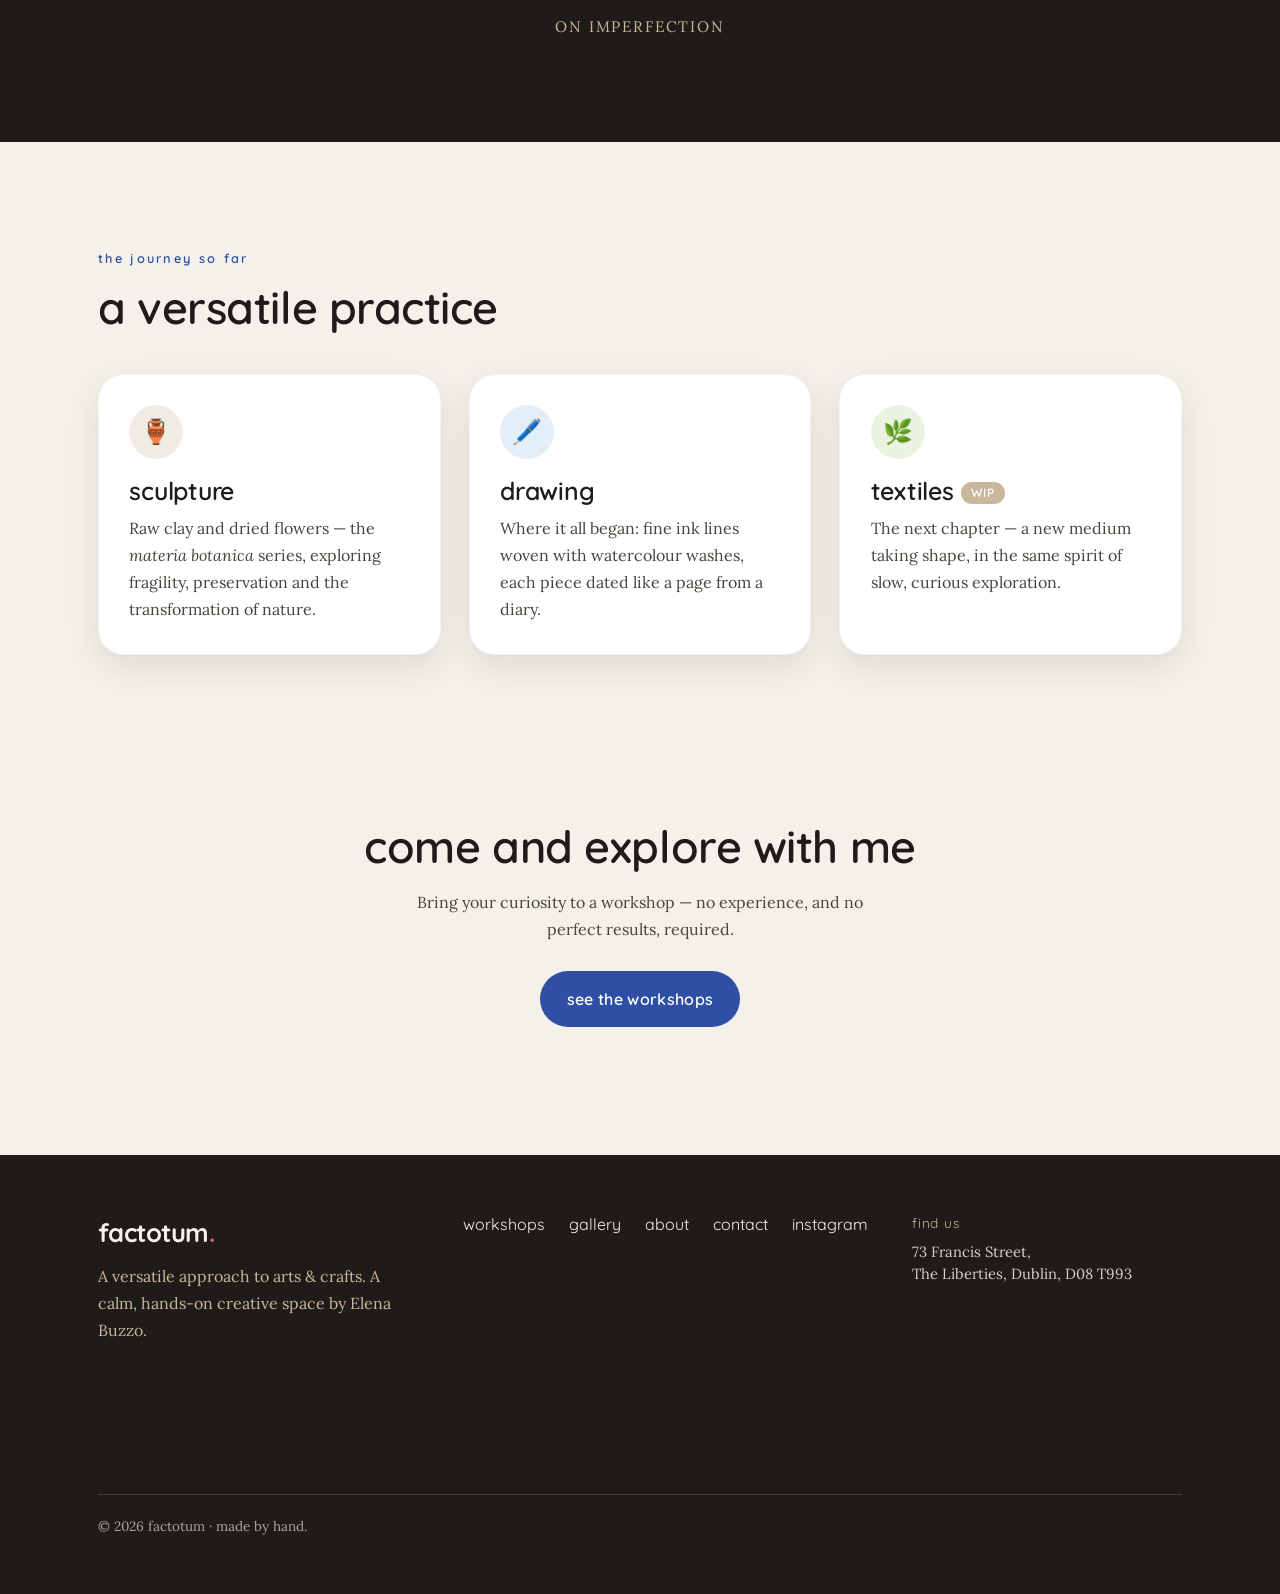
==== commit d19f4c77: "Add favicon (DIY mark) across all pages Add favicon-32x32 and android-chrome-192x192 PNGs and refere" ====
--- a/about.html
+++ b/about.html
@@ -3,6 +3,9 @@
 <head>
   <meta charset="UTF-8" />
   <meta name="viewport" content="width=device-width, initial-scale=1.0" />
+  <link rel="icon" type="image/png" sizes="32x32" href="assets/images/favicon-32x32.png" />
+  <link rel="icon" type="image/png" sizes="192x192" href="assets/images/android-chrome-192x192.png" />
+  <link rel="apple-touch-icon" href="assets/images/android-chrome-192x192.png" />
   <title>About factotum | Dublin Craft Workshop Studio</title>
   <meta name="description" content="The story behind factotum and Elena Buzzo — a visual artist exploring clay, ink, watercolour and textiles, and the philosophy of a judgment-free creative space." />
 
--- a/css/styles.css
+++ b/css/styles.css
@@ -31,6 +31,12 @@
   --shadow-soft: 0 12px 34px rgba(30, 27, 24, 0.10);
   --shadow-hover: 0 18px 48px rgba(30, 27, 24, 0.16);
   --transition: 280ms cubic-bezier(0.22, 0.61, 0.36, 1);
+
+  /* Page tint layer — reused by the text knockouts so they match exactly */
+  --paper-tints:
+    radial-gradient(circle at 18% 12%, rgba(139, 190, 79, 0.06), transparent 38%),
+    radial-gradient(circle at 85% 8%,  rgba(95, 168, 216, 0.07), transparent 40%),
+    radial-gradient(circle at 75% 88%, rgba(224, 86, 138, 0.05), transparent 42%);
 }
 
 /* ----------  Reset / base  ---------- */
@@ -47,10 +53,7 @@
   color: var(--ink);
   background-color: var(--paper);
   /* subtle paper grain via layered gradients (no external texture needed) */
-  background-image:
-    radial-gradient(circle at 18% 12%, rgba(139, 190, 79, 0.06), transparent 38%),
-    radial-gradient(circle at 85% 8%,  rgba(95, 168, 216, 0.07), transparent 40%),
-    radial-gradient(circle at 75% 88%, rgba(224, 86, 138, 0.05), transparent 42%);
+  background-image: var(--paper-tints);
   background-attachment: fixed;
   line-height: 1.7;
   -webkit-font-smoothing: antialiased;
@@ -366,6 +369,70 @@
 .t-sky     { background: rgba(95, 168, 216, 0.18);  color: #2f78ab; }
 .t-clay    { background: rgba(201, 183, 156, 0.28); color: #8a734f; }
 
+/* ---- Hand-drawn illustration medallion (home featured cards) ---- */
+.card__illus {
+  width: 88px;
+  height: 88px;
+  border-radius: 50%;
+  display: grid;
+  place-items: center;
+  margin-bottom: 1.1rem;
+  transition: transform var(--transition);
+}
+.card--assemble:hover .card__illus { transform: scale(1.06) rotate(-2deg); }
+.card__illus svg { width: 56px; height: 56px; overflow: visible; }
+.workshop__icon svg { width: 36px; height: 36px; overflow: visible; }
+.card__illus path,
+.workshop__icon path {
+  fill: none;
+  stroke: rgba(30, 27, 24, 0.72);
+  stroke-width: 2.4;
+  stroke-linecap: round;
+  stroke-linejoin: round;
+  /* drawn-on when the card reveals (generous dash > path length) */
+  stroke-dasharray: 800;
+  stroke-dashoffset: 800;
+  transition: stroke-dashoffset 1s ease;
+}
+
+/* =====================================================================
+   Featured-card scroll assemble: box -> illustration -> header -> paragraph.
+   Driven by the .in class the IntersectionObserver already adds (js/main.js).
+   ===================================================================== */
+.card--assemble { --cd: 0s; }                       /* per-card base delay */
+.grid--3 .card--assemble:nth-child(2) { --cd: 0.12s; }
+.grid--3 .card--assemble:nth-child(3) { --cd: 0.24s; }
+.grid--2 .card--assemble:nth-child(even) { --cd: 0.10s; }   /* workshops: gentle L→R per row */
+
+.card--assemble :is(.card__illus, .workshop__icon, h3, p, ul, .specs, .meta) {
+  opacity: 0;
+  transform: translateY(14px);
+  transition: opacity 0.6s ease, transform 0.6s ease;
+}
+.card--assemble.in :is(.card__illus, .workshop__icon, h3, p, ul, .specs, .meta) {
+  opacity: 1;
+  transform: none;
+}
+.card--assemble.in :is(.card__illus, .workshop__icon) { transition-delay: calc(var(--cd) + 0.15s); }
+.card--assemble.in h3        { transition-delay: calc(var(--cd) + 0.30s); }
+.card--assemble.in p         { transition-delay: calc(var(--cd) + 0.45s); }
+.card--assemble.in ul        { transition-delay: calc(var(--cd) + 0.55s); }
+.card--assemble.in .specs    { transition-delay: calc(var(--cd) + 0.62s); }
+.card--assemble.in .meta     { transition-delay: calc(var(--cd) + 0.60s); }
+.card--assemble.in :is(.card__illus, .workshop__icon) path {
+  stroke-dashoffset: 0;
+  transition-delay: calc(var(--cd) + 0.15s);
+}
+
+@media (prefers-reduced-motion: reduce) {
+  .card--assemble :is(.card__illus, .workshop__icon, h3, p, ul, .specs, .meta) {
+    opacity: 1;
+    transform: none;
+    transition: none;
+  }
+  .card__illus path, .workshop__icon path { stroke-dashoffset: 0; transition: none; }
+}
+
 /* =====================================================================
    Philosophy / quote band
    ===================================================================== */
@@ -789,6 +856,27 @@
 .photo-card { will-change: transform; }
 
 /* =====================================================================
+   Keep the scroll-drawn line from crossing readable text.
+   Bare-on-paper text gets an invisible paper "knockout" (a soft backing the
+   same colour as the page) so the line breaks around it rather than weaving
+   through. Card & footer text already sit on an opaque surface. The dark
+   quote band knocks out with ink so the white line breaks around it too.
+   ===================================================================== */
+:is(.page-hero, .section-head, .prose, .coming-soon) :is(.eyebrow, h1, h2, h3, p),
+.showcase-row > div :is(h3, p),
+.section > .container.text-center > :is(h2, p),
+.contact-grid > div:first-child :is(h2, p, .label, a, span) {
+  /* identical to the page background (colour + viewport-fixed tints) so the
+     knockout is invisible while still occluding the line behind text */
+  background-color: var(--paper);
+  background-image: var(--paper-tints);
+  background-attachment: fixed;
+}
+.quote-band :is(blockquote, cite) {
+  background-color: var(--ink);   /* matches the solid dark band exactly */
+}
+
+/* =====================================================================
    First-visit watercolour intro
    ===================================================================== */
 /* Lock scroll while the intro is showing. Overlay is hidden unless JS
